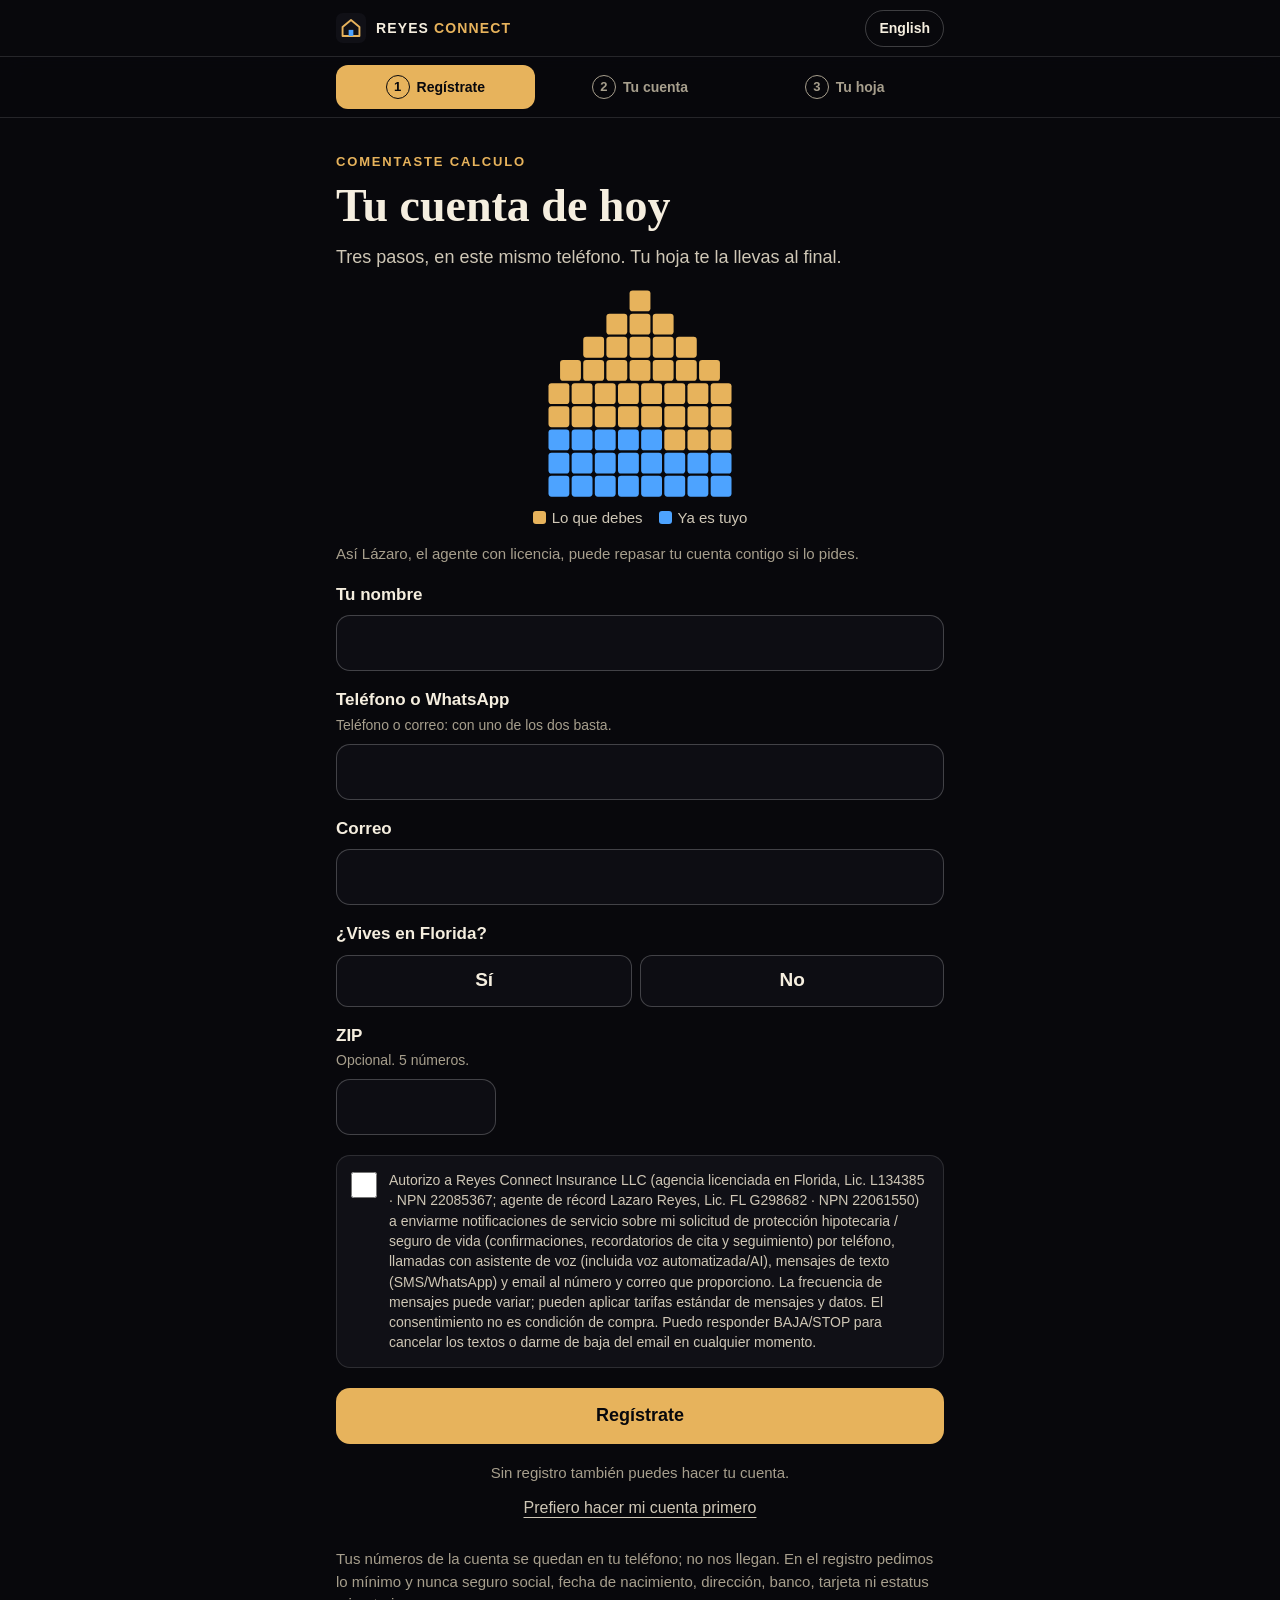
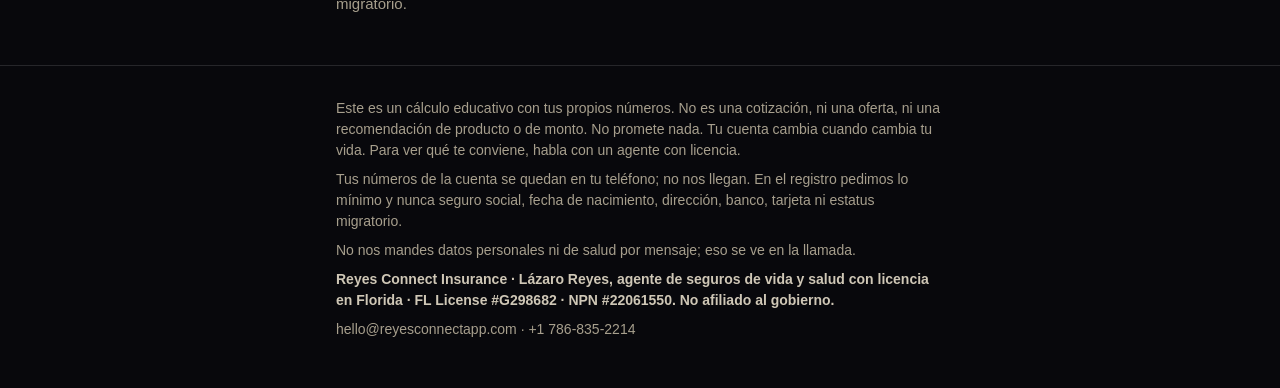
==== CALCULO/cuenta/index.html @ 3f0ed000 "CALCULO: pagina de registro, cuenta y hoja Co-Authored-By: Claude Fable 5.2 <noreply@anthropic.com>" ====
<!doctype html>
<html lang="es">
<head>
  <meta charset="utf-8">
  <meta name="viewport" content="width=device-width, initial-scale=1, viewport-fit=cover">
  <title>Tu cuenta de hoy · Reyes Connect</title>
  <meta name="description" content="Pon tus números y mira cómo baja, año por año, lo que tu familia tendría que cubrir si faltas. Cálculo educativo; no es una cotización.">
  <meta name="robots" content="noindex">
  <meta name="theme-color" content="#08080c">
  <meta name="referrer" content="strict-origin-when-cross-origin">
  <link rel="icon" href="assets/favicon.svg" type="image/svg+xml">
  <link rel="alternate" hreflang="en" href="en/">
  <link rel="stylesheet" href="assets/estilos.css">
</head>
<body>
  <div id="app">
    <noscript><p style="padding:20px">Esta página necesita JavaScript para hacer tu cuenta en tu teléfono. Escríbenos LLAMADA por Instagram o al +1 786-835-2214.</p></noscript>
  </div>
  <script>
    window.RC_PUERTA = {
      lang: "es",
      herramienta: "calculo",
      // El registro del paso 1 va directo aquí (envío a ciegas; el texto del permiso y su versión viven en assets/cascaron.js).
      registroApi: "https://reyesconnectapp.com/api/leads/mortgage-protection",
      despertar: "https://reyesconnectapp.com/icon-192.png",
      // true = la hoja sale solo después del registro enviado (o ?registrado=1). Lo decide Lázaro.
      hojaSoloConRegistro: false
    };
  </script>
  <script src="assets/herramientas/calculo.js"></script>
  <script src="assets/cascaron.js"></script>
</body>
</html>
---- CALCULO/cuenta/assets/estilos.css ----
/* Reyes Connect · puertas de herramientas (CALCULO y las que sigan).
   Primero para teléfono, letra del sistema, sin dependencias. Colores de la casa. */

:root {
  --fondo: #08080c;
  --sup: #101016;
  --sup-2: #17171e;
  --borde: rgba(255, 255, 255, .12);
  --crema: #f5eedf;
  --crema-2: #cfc7b6;
  --tenue: #a79f8d;
  --miel: #e7b35c;
  --miel-clara: #f3cd8a;
  --azul: #4da3ff;
  --cian: #22d3ee;
  --radio: 18px;
  --sans: -apple-system, BlinkMacSystemFont, "Segoe UI", Roboto, "Helvetica Neue", Arial, sans-serif;
  --serif: "Iowan Old Style", "Palatino Linotype", Palatino, "Book Antiqua", Georgia, serif;
}

* { box-sizing: border-box; }
html { -webkit-text-size-adjust: 100%; text-size-adjust: 100%; }
body {
  margin: 0;
  background: var(--fondo);
  color: var(--crema);
  font-family: var(--sans);
  font-size: 18px;
  line-height: 1.5;
  -webkit-font-smoothing: antialiased;
  overflow-x: hidden;
}
img, svg { display: block; max-width: 100%; }
a { color: var(--miel); }
:focus-visible { outline: 2px solid var(--cian); outline-offset: 3px; border-radius: 6px; }
[hidden] { display: none !important; }

.ancho { width: 100%; max-width: 640px; margin: 0 auto; padding: 0 16px; }

/* Cabecera */
.cabecera { border-bottom: 1px solid var(--borde); }
.cabecera .ancho { display: flex; align-items: center; justify-content: space-between; min-height: 56px; gap: 12px; }
.marca { display: inline-flex; align-items: center; gap: 10px; font-weight: 800; letter-spacing: .08em; font-size: 14px; text-transform: uppercase; color: var(--crema); text-decoration: none; }
.marca .oro { color: var(--miel); }
.marca svg { width: 30px; height: 30px; }
.idioma { padding: 7px 13px; border: 1px solid rgba(255,255,255,.22); border-radius: 999px; color: var(--crema); text-decoration: none; font-size: 14px; font-weight: 600; }

/* Pasos */
.pasos { position: sticky; top: 0; z-index: 10; background: rgba(8,8,12,.92); -webkit-backdrop-filter: blur(12px); backdrop-filter: blur(12px); border-bottom: 1px solid var(--borde); }
.pasos ol { display: grid; grid-template-columns: repeat(3, 1fr); gap: 6px; margin: 0; padding: 8px 0; list-style: none; }
.pasos button { width: 100%; display: flex; align-items: center; justify-content: center; gap: 7px; min-height: 44px; padding: 6px 4px; border: 0; border-radius: 12px; background: transparent; color: var(--tenue); font: inherit; font-size: 14px; font-weight: 700; cursor: pointer; }
.pasos .num { display: grid; place-items: center; flex: none; width: 24px; height: 24px; border-radius: 50%; border: 1.5px solid currentColor; font-size: 13px; }
.pasos button[aria-current="step"] { color: #08080c; background: var(--miel); }
.pasos button[aria-current="step"] .num { border-color: #08080c; }
.pasos button.hecho { color: var(--cian); }

/* Pantallas */
.pantalla { padding: 22px 0 34px; }
.antetitulo { margin: 0 0 8px; color: var(--miel); font-size: 13px; font-weight: 700; letter-spacing: .14em; text-transform: uppercase; }
h1, h2, h3 { margin: 0; line-height: 1.15; }
h1 { font-family: var(--serif); font-weight: 600; font-size: clamp(32px, 9vw, 46px); }
h2 { font-family: var(--serif); font-weight: 600; font-size: clamp(26px, 7vw, 34px); }
h3 { font-size: 19px; }
.entrada { margin: 12px 0 0; color: var(--crema-2); }
.chico { font-size: 15px; color: var(--tenue); }

.casa-portada { margin: 16px auto 4px; width: min(190px, 52vw); }
.leyenda { display: flex; justify-content: center; gap: 16px; margin: 6px 0 0; font-size: 15px; color: var(--crema-2); flex-wrap: wrap; }
.leyenda i { display: inline-block; width: 13px; height: 13px; border-radius: 3px; margin-right: 6px; vertical-align: -1px; }

/* Botones */
.boton { display: flex; align-items: center; justify-content: center; gap: 10px; width: 100%; min-height: 56px; padding: 12px 20px; border-radius: 14px; border: 1px solid transparent; font: inherit; font-size: 18px; font-weight: 800; text-decoration: none; text-align: center; cursor: pointer; }
.boton-miel { background: var(--miel); color: #08080c; }
.boton-miel:hover { background: var(--miel-clara); color: #08080c; }
.boton-linea { background: transparent; border-color: rgba(255,255,255,.25); color: var(--crema); }
.boton-linea:hover { border-color: var(--miel); color: var(--miel-clara); }
.boton-texto { background: none; border: 0; color: var(--crema-2); font: inherit; font-size: 16px; text-decoration: underline; text-underline-offset: 4px; padding: 12px; cursor: pointer; display: block; margin: 6px auto 0; }
.acciones { display: grid; gap: 12px; margin-top: 20px; }

.tarjeta { position: relative; overflow: hidden; margin-top: 18px; padding: 18px 16px; border: 1px solid var(--borde); border-radius: var(--radio); background: linear-gradient(180deg, var(--sup-2), var(--sup)); }
.tarjeta::before { content: ""; position: absolute; left: 0; right: 0; top: 0; height: 2px; background: linear-gradient(90deg, transparent, #e7b35c, #22d3ee, transparent); opacity: .85; }
.tarjeta p { margin: 8px 0 0; }
.tarjeta ul { margin: 8px 0 0; padding-left: 20px; color: var(--crema-2); }
.tarjeta li { margin: 4px 0; }

.aviso-ok { margin-top: 16px; padding: 12px 14px; border-radius: 14px; background: rgba(34,211,238,.10); border: 1px solid rgba(34,211,238,.35); color: var(--crema); }
.aviso-suave { margin-top: 14px; padding: 12px 14px; border-radius: 14px; background: rgba(231,179,92,.08); border: 1px solid rgba(231,179,92,.30); color: var(--crema-2); font-size: 16px; }

/* Campos */
.campo { margin-top: 16px; }
.campo label, .campo .etiqueta { display: block; font-weight: 700; font-size: 17px; }
.campo .ayuda { display: block; margin-top: 2px; font-size: 14px; color: var(--tenue); font-weight: 400; }
.entrada-num { position: relative; margin-top: 8px; }
.entrada-num input { width: 100%; min-height: 56px; padding: 12px 14px; border-radius: 14px; border: 1px solid rgba(255,255,255,.22); background: #0d0d13; color: var(--crema); font: inherit; font-size: 22px; font-weight: 700; }
.entrada-num input:focus { border-color: var(--miel); outline: none; }
.entrada-num.con-signo input { padding-left: 34px; }
.entrada-num .signo { position: absolute; left: 14px; top: 50%; transform: translateY(-50%); font-size: 22px; font-weight: 700; color: var(--tenue); pointer-events: none; }
.entrada-num.con-fin input { padding-right: 70px; }
.entrada-num .fin { position: absolute; right: 14px; top: 50%; transform: translateY(-50%); font-size: 16px; color: var(--tenue); pointer-events: none; }
.dos-col { display: grid; grid-template-columns: 1fr 1fr; gap: 12px; }
.dos-col .campo { margin-top: 0; }

.botones-opcion { display: flex; gap: 8px; flex-wrap: wrap; margin-top: 8px; }
.botones-opcion button { flex: 1 0 auto; min-width: 48px; min-height: 52px; padding: 8px 12px; border-radius: 12px; border: 1px solid rgba(255,255,255,.22); background: #0d0d13; color: var(--crema); font: inherit; font-size: 19px; font-weight: 800; cursor: pointer; }
.botones-opcion button[aria-pressed="true"] { background: var(--miel); color: #08080c; border-color: var(--miel); }
.edades { display: grid; grid-template-columns: repeat(auto-fill, minmax(92px, 1fr)); gap: 10px; margin-top: 10px; }
.edades .campo { margin-top: 0; }
.edades label { font-size: 14px; font-weight: 600; color: var(--crema-2); }
.edades input { font-size: 20px; min-height: 52px; }

/* Registro del paso 1 */
.registro .entrada-num input { font-size: 19px; font-weight: 600; }
.registro .entrada-num.zip input { max-width: 160px; letter-spacing: .08em; }
.registro input[aria-invalid="true"] { border-color: #ff8a7a; }
.permiso { display: flex; gap: 12px; align-items: flex-start; margin-top: 20px; padding: 14px; border: 1px solid var(--borde); border-radius: 14px; background: var(--sup); font-size: 14px; line-height: 1.45; color: var(--crema-2); cursor: pointer; }
.permiso input { flex: none; width: 26px; height: 26px; margin: 2px 0 0; accent-color: var(--miel); }
.permiso input[aria-invalid="true"] { outline: 2px solid #ff8a7a; outline-offset: 2px; }
.errores { margin-top: 14px; padding: 10px 14px; border-radius: 14px; background: rgba(255,138,122,.10); border: 1px solid rgba(255,138,122,.45); color: var(--crema); font-size: 16px; }
.errores ul { margin: 0; padding-left: 18px; }

.mas { margin-top: 18px; border-top: 1px solid var(--borde); }
.mas summary { padding: 14px 0; cursor: pointer; font-weight: 700; color: var(--crema-2); }

/* Resultado */
.resultado { margin-top: 24px; }
.frase { margin: 0; font-family: var(--serif); font-size: 22px; line-height: 1.3; }
.cifras { display: grid; grid-template-columns: repeat(3, 1fr); gap: 8px; margin-top: 14px; }
.cifra { display: flex; flex-direction: column; justify-content: space-between; padding: 12px 8px; border-radius: 14px; border: 1px solid var(--borde); background: var(--sup); text-align: center; }
.cifra .r { display: block; font-size: 12px; color: var(--tenue); font-weight: 700; letter-spacing: .04em; line-height: 1.25; min-height: 30px; }
.cifra .v { display: block; margin-top: 4px; font-size: clamp(16px, 4.8vw, 22px); font-weight: 800; color: var(--cian); white-space: nowrap; }
.cifra:first-child .v { color: var(--miel); }

.deslizador { margin-top: 18px; }
.deslizador .linea-anio { display: flex; justify-content: space-between; align-items: baseline; gap: 10px; }
.deslizador .anio { font-size: 28px; font-weight: 800; font-family: var(--serif); }
.deslizador .debes { color: var(--miel); font-weight: 800; }
input[type="range"] { width: 100%; height: 44px; margin: 6px 0 0; accent-color: var(--miel); }
.extremos { display: flex; justify-content: space-between; font-size: 14px; color: var(--tenue); }

.casa-vivo { width: min(230px, 64vw); margin: 10px auto 0; }
.rotulos-casa { margin: 8px 0 0; padding: 0; list-style: none; display: grid; gap: 2px; text-align: center; color: var(--crema-2); font-size: 16px; }

.hijos { display: grid; gap: 12px; margin-top: 10px; }
.hijo .t { display: flex; justify-content: space-between; gap: 8px; font-size: 15px; color: var(--crema-2); }
.hijo .t b { color: var(--crema); }
.hijo .barra { margin-top: 6px; height: 16px; border-radius: 999px; background: rgba(255,255,255,.08); overflow: hidden; }
.hijo .barra i { display: block; height: 100%; border-radius: 999px; background: linear-gradient(90deg, var(--miel), var(--cian)); transition: width .15s linear; }

.grafica { margin-top: 10px; }
.grafica svg { width: 100%; height: auto; }

.aviso-calculo { margin-top: 16px; font-size: 15px; color: var(--crema-2); }

/* Hoja */
.hoja-img { margin-top: 16px; width: 100%; border-radius: 10px; border: 1px solid var(--borde); background: #fff; -webkit-touch-callout: default; }
.indicacion { margin-top: 10px; text-align: center; font-weight: 700; color: var(--cian); }
.estado-pdf { margin-top: 8px; font-size: 15px; color: var(--crema-2); text-align: center; }

.enlace-copia { width: 100%; margin-top: 8px; padding: 10px; border-radius: 10px; border: 1px solid rgba(255,255,255,.22); background: #0d0d13; color: var(--crema); font: inherit; font-size: 14px; }
.pregunta h3 { margin-bottom: 4px; }
.acciones.lado { grid-template-columns: 1fr 1fr; }

/* Barra fija del paso 2: total de hoy y «Mi hoja» */
.barra-fija { position: fixed; left: 0; right: 0; bottom: 0; z-index: 20; padding: 10px 0 calc(10px + env(safe-area-inset-bottom)); background: rgba(8,8,12,.95); -webkit-backdrop-filter: blur(12px); backdrop-filter: blur(12px); border-top: 1px solid var(--borde); }
.barra-fija .ancho { display: flex; align-items: center; gap: 12px; }
.barra-fija .hoy { display: flex; flex-direction: column; line-height: 1.1; min-width: 0; }
.barra-fija .hoy small { font-size: 12px; color: var(--tenue); font-weight: 700; letter-spacing: .06em; text-transform: uppercase; }
.barra-fija .hoy b { font-size: 22px; color: var(--miel); white-space: nowrap; }
.barra-fija .boton { width: auto; flex: 1; min-height: 50px; }
body.con-barra .pie { padding-bottom: 110px; }

/* Pie */
.pie { padding: 24px 0 40px; border-top: 1px solid var(--borde); color: var(--tenue); font-size: 14px; }
.pie p { margin: 8px 0; }
.pie .licencia { color: var(--crema-2); font-weight: 600; }

@media (min-width: 760px) {
  .pantalla { padding-top: 34px; }
  .acciones.lado { grid-template-columns: 1fr 1fr; }
}
@media (prefers-reduced-motion: reduce) {
  .hijo .barra i { transition: none; }
}
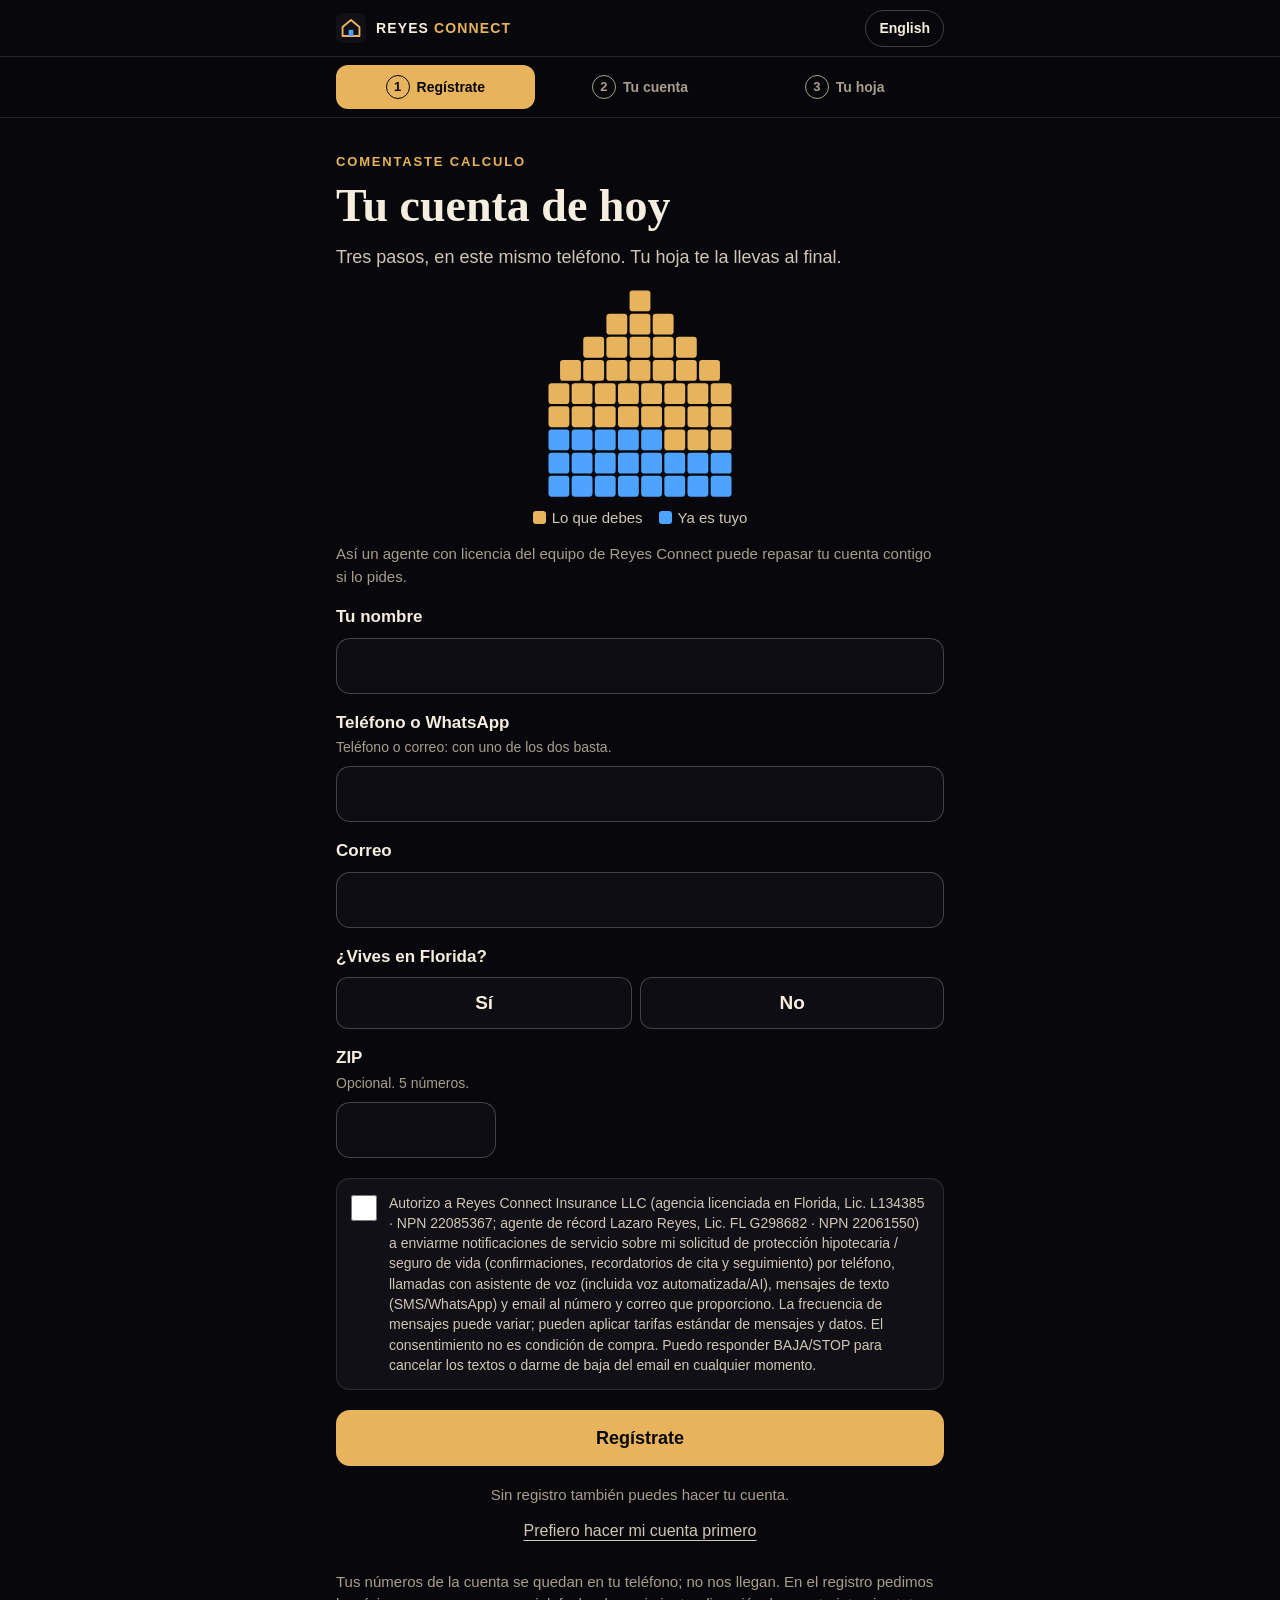
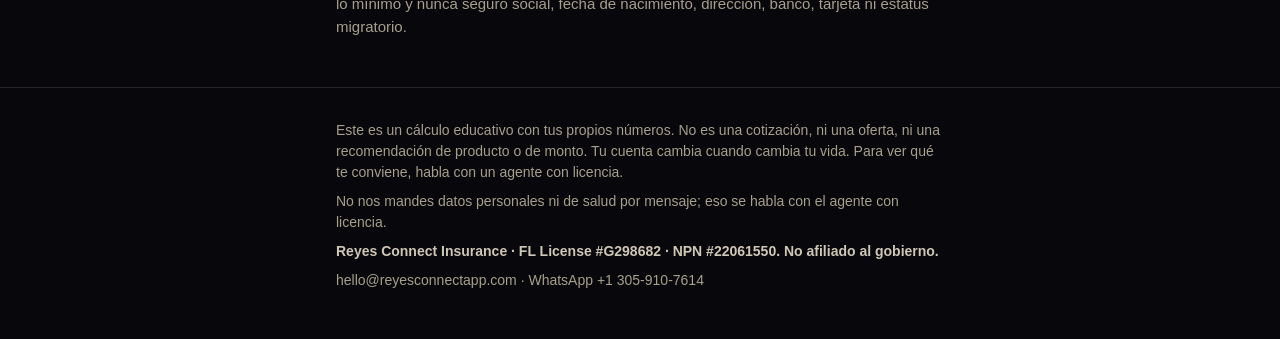
==== commit 7e7bbe96: "CALCULO: descarga del PDF, hoja con letra mas grande y cierre con decision en voz de empresa Co-Auth" ====
--- a/CALCULO/cuenta/index.html
+++ b/CALCULO/cuenta/index.html
@@ -14,7 +14,7 @@
 </head>
 <body>
   <div id="app">
-    <noscript><p style="padding:20px">Esta página necesita JavaScript para hacer tu cuenta en tu teléfono. Escríbenos LLAMADA por Instagram o al +1 786-835-2214.</p></noscript>
+    <noscript><p style="padding:20px">Esta página necesita JavaScript para hacer tu cuenta en tu teléfono. Dudas: hello@reyesconnectapp.com.</p></noscript>
   </div>
   <script>
     window.RC_PUERTA = {
@@ -23,7 +23,7 @@
       // El registro del paso 1 va directo aquí (envío a ciegas; el texto del permiso y su versión viven en assets/cascaron.js).
       registroApi: "https://reyesconnectapp.com/api/leads/mortgage-protection",
       despertar: "https://reyesconnectapp.com/icon-192.png",
-      // true = la hoja sale solo después del registro enviado (o ?registrado=1). Lo decide Lázaro.
+      // true = la hoja sale solo después del registro enviado (o ?registrado=1). Lo decide el equipo.
       hojaSoloConRegistro: false
     };
   </script>
--- a/CALCULO/cuenta/assets/estilos.css
+++ b/CALCULO/cuenta/assets/estilos.css
@@ -103,6 +103,9 @@
 .botones-opcion { display: flex; gap: 8px; flex-wrap: wrap; margin-top: 8px; }
 .botones-opcion button { flex: 1 0 auto; min-width: 48px; min-height: 52px; padding: 8px 12px; border-radius: 12px; border: 1px solid rgba(255,255,255,.22); background: #0d0d13; color: var(--crema); font: inherit; font-size: 19px; font-weight: 800; cursor: pointer; }
 .botones-opcion button[aria-pressed="true"] { background: var(--miel); color: #08080c; border-color: var(--miel); }
+/* Cuántos hijos (0 a 6): siete cuadrados en una sola fila. A 360 de ancho cada uno mide unos 43 px. */
+.botones-opcion[aria-labelledby="et-hijos"] { display: grid; grid-template-columns: repeat(7, minmax(0, 1fr)); gap: 4px; max-width: 472px; }
+.botones-opcion[aria-labelledby="et-hijos"] button { min-width: 0; min-height: 0; aspect-ratio: 1 / 1; padding: 0; font-size: 20px; }
 .edades { display: grid; grid-template-columns: repeat(auto-fill, minmax(92px, 1fr)); gap: 10px; margin-top: 10px; }
 .edades .campo { margin-top: 0; }
 .edades label { font-size: 14px; font-weight: 600; color: var(--crema-2); }
@@ -153,8 +156,22 @@
 
 /* Hoja */
 .hoja-img { margin-top: 16px; width: 100%; border-radius: 10px; border: 1px solid var(--borde); background: #fff; -webkit-touch-callout: default; }
+/* En el teléfono la hoja va de borde a borde: unos 32 px más de ancho para la letra. */
+@media (max-width: 640px) {
+  .hoja-img { width: calc(100% + 32px); max-width: none; margin-left: -16px; margin-right: -16px; border-radius: 0; border-left: 0; border-right: 0; }
+}
 .indicacion { margin-top: 10px; text-align: center; font-weight: 700; color: var(--cian); }
 .estado-pdf { margin-top: 8px; font-size: 15px; color: var(--crema-2); text-align: center; }
+
+/* Cierre con decisión del paso 3 */
+.cierre { margin-top: 22px; }
+.cierre h3 { font-family: var(--serif); font-weight: 600; font-size: 24px; }
+.cierre .cierre-pregunta { margin: 6px 0 0; color: var(--crema-2); }
+.cierre .acciones { margin-top: 16px; }
+.cierre .cierre-nota { margin: 10px 0 0; }
+.cierre .cierre-licencia { margin: 8px 0 0; font-size: 13px; color: var(--tenue); }
+.cierre .cierre-fuera { margin: 14px 0 0; padding: 12px 14px; border-radius: 14px; background: rgba(231,179,92,.08); border: 1px solid rgba(231,179,92,.30); color: var(--crema-2); font-size: 16px; }
+.cierre #cierre-florida .botones-opcion { margin-top: 10px; }
 
 .enlace-copia { width: 100%; margin-top: 8px; padding: 10px; border-radius: 10px; border: 1px solid rgba(255,255,255,.22); background: #0d0d13; color: var(--crema); font: inherit; font-size: 14px; }
 .pregunta h3 { margin-bottom: 4px; }
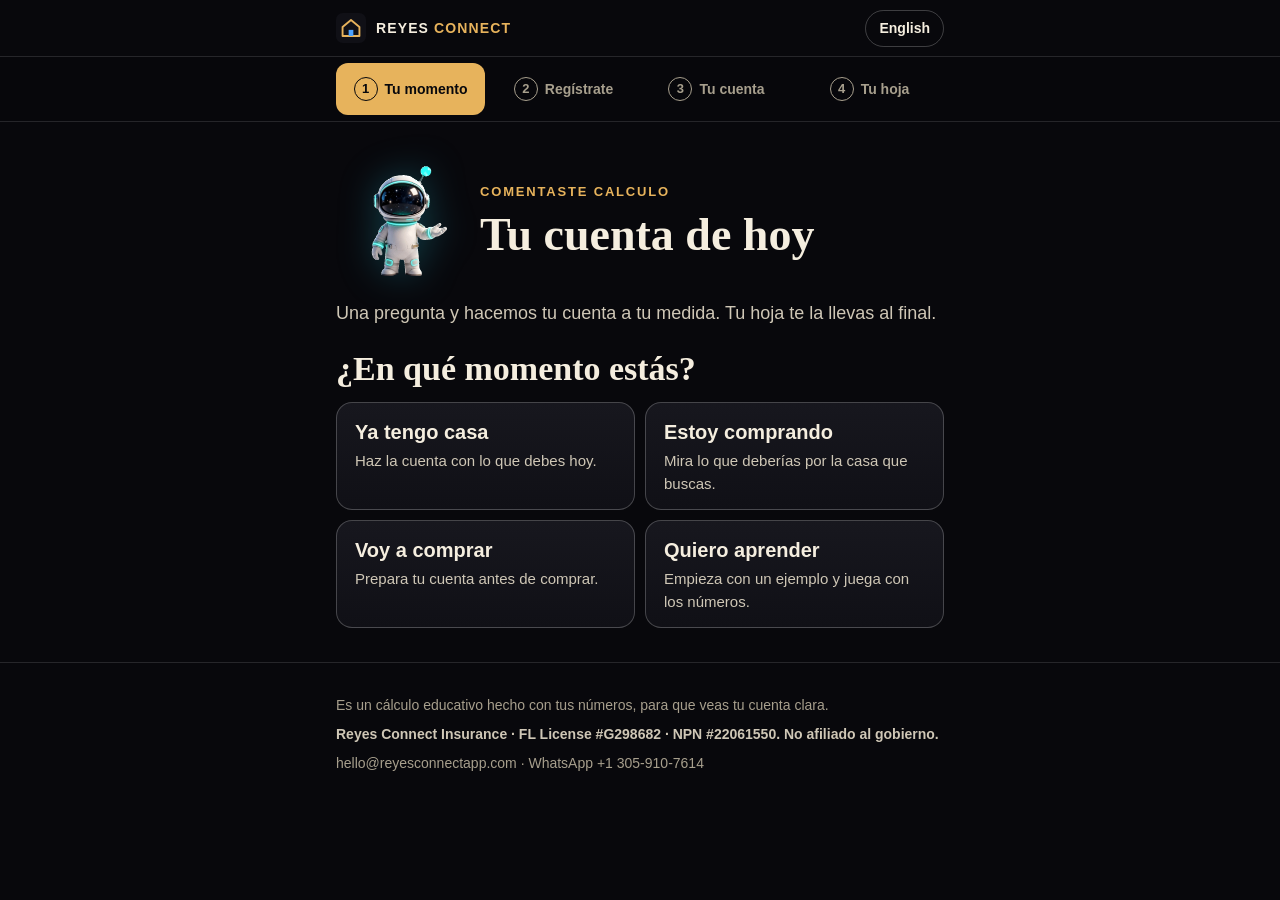
==== commit fe1c7155: "CALCULO: puerta nueva con entrevista, registro y hoja con el astronauta Co-Authored-By: Claude Fable" ====
--- a/CALCULO/cuenta/index.html
+++ b/CALCULO/cuenta/index.html
@@ -4,13 +4,22 @@
   <meta charset="utf-8">
   <meta name="viewport" content="width=device-width, initial-scale=1, viewport-fit=cover">
   <title>Tu cuenta de hoy · Reyes Connect</title>
-  <meta name="description" content="Pon tus números y mira cómo baja, año por año, lo que tu familia tendría que cubrir si faltas. Cálculo educativo; no es una cotización.">
+  <meta name="description" content="Dinos en qué momento estás, pon tus números y llévate tu hoja: cómo baja, año por año, lo que tu familia tendría que cubrir si faltas.">
   <meta name="robots" content="noindex">
   <meta name="theme-color" content="#08080c">
   <meta name="referrer" content="strict-origin-when-cross-origin">
-  <link rel="icon" href="assets/favicon.svg" type="image/svg+xml">
-  <link rel="alternate" hreflang="en" href="en/">
-  <link rel="stylesheet" href="assets/estilos.css">
+  <script>
+    /* Raíz de la página. En reyesconnectapp.com vive en /calculo (Next quita la barra final, así que /calculo/
+       termina en /calculo): todo se pide desde /calculo/. En otro sitio, desde la carpeta de esta página. */
+    (function () {
+      var p = location.pathname, m = p.match(/^(.*\/calculo)(\/en)?\/?(index\.html)?$/);
+      var raiz = m ? m[1] + "/" : p.replace(/[^\/]*$/, "");
+      window.RC_RAIZ = raiz;
+      document.write('<link rel="icon" href="' + raiz + 'assets/favicon.svg" type="image/svg+xml">' +
+        '<link rel="alternate" hreflang="en" href="' + raiz + 'en/">' +
+        '<link rel="stylesheet" href="' + raiz + 'assets/estilos.css">');
+    })();
+  </script>
 </head>
 <body>
   <div id="app">
@@ -24,10 +33,12 @@
       registroApi: "https://reyesconnectapp.com/api/leads/mortgage-protection",
       despertar: "https://reyesconnectapp.com/icon-192.png",
       // true = la hoja sale solo después del registro enviado (o ?registrado=1). Lo decide el equipo.
-      hojaSoloConRegistro: false
+      hojaSoloConRegistro: true
     };
   </script>
-  <script src="assets/herramientas/calculo.js"></script>
-  <script src="assets/cascaron.js"></script>
+  <script>
+    document.write('<script src="' + window.RC_RAIZ + 'assets/herramientas/calculo.js"><\/script>' +
+      '<script src="' + window.RC_RAIZ + 'assets/cascaron.js"><\/script>');
+  </script>
 </body>
 </html>
